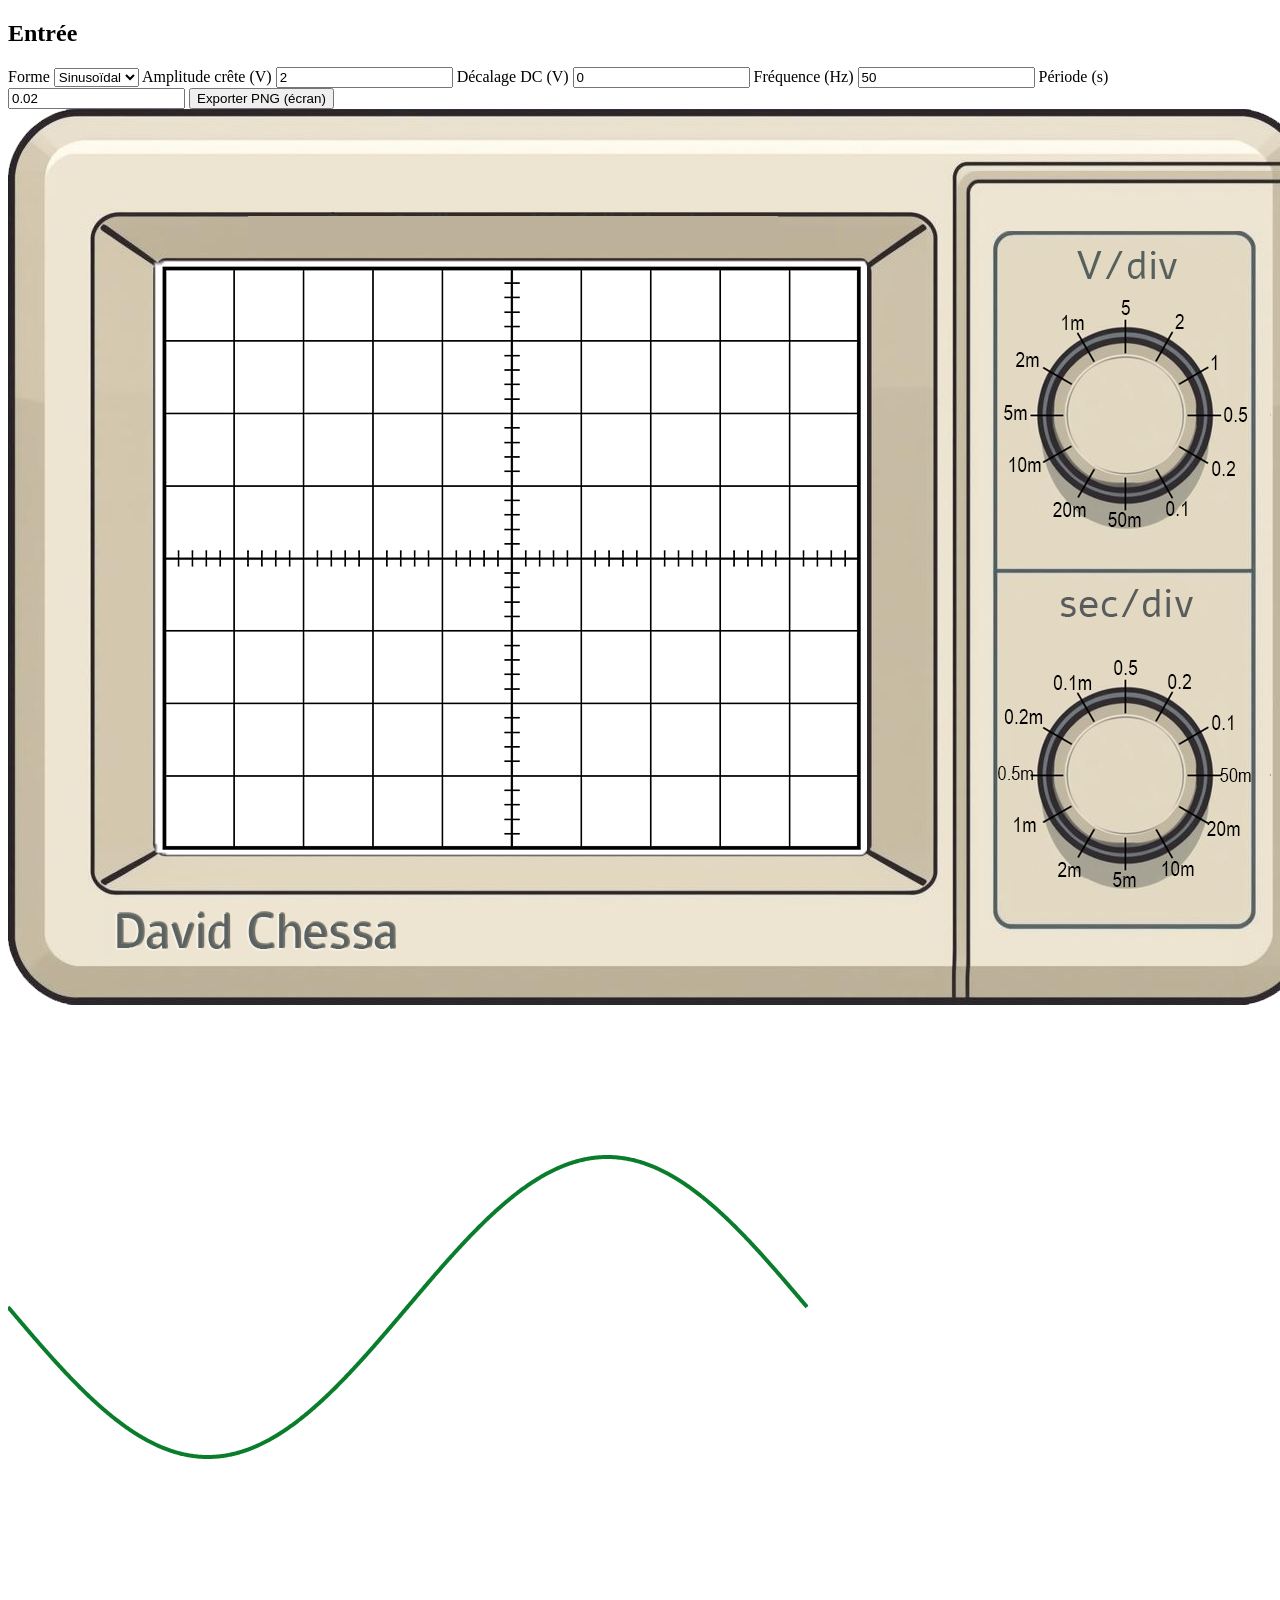
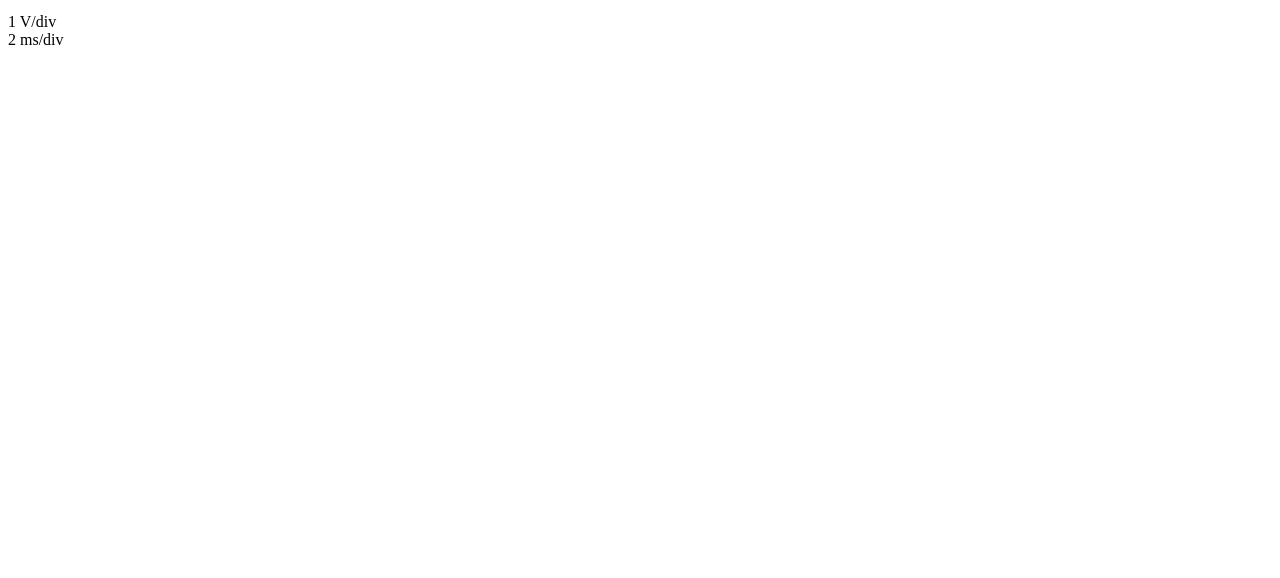
==== index.html @ 1bdd84cb "scindage html css" ====
<!DOCTYPE html>
<html lang="fr">

<head>
    <meta charset="utf-8" />
    <meta name="viewport" content="width=device-width, initial-scale=1" />
    <title>Oscilloscope pédagogique</title>
    <link rel="stylesheet" href="styles.css">
</head>

<body>
    <div class="app">
        <!-- PANNEAU LATERAL -->
        <aside class="sidebar">
            <form class="sidepanel" id="controls">
                <h2>Entrée</h2>
                <label>Forme
                    <select id="wave">
                        <option value="sine">Sinusoïdal</option>
                        <option value="square">Carré</option>
                        <option value="triangle">Triangle</option>
                    </select>
                </label>
                <label>Amplitude crête (V)
                    <input id="amp" type="number" min="0" step="0.01" value="2" />
                </label>
                <label>Décalage DC (V)
                    <input id="offset" type="number" step="0.01" value="0" />
                </label>
                <label>Fréquence (Hz)
                    <input id="freq" type="number" min="0.000001" step="0.01" value="50" />
                </label>
                <label>Période (s)
                    <input id="per" type="number" min="0.000001" step="0.000001" value="" placeholder="auto" />
                </label>
                <button type="button" id="exportPng">Exporter PNG (écran)</button>
            </form>
        </aside>

        <!-- OSCILLOSCOPE -->
        <div class="wrap">
            <div class="scope" id="scope">
                <img id="bg" src="Oscilloscope.png" alt="Oscilloscope pédagogique" />
                <canvas id="trace" width="800" height="600" aria-hidden="true"></canvas>

                <!-- KNOBS -->
                <div class="knob" id="knobV" aria-label="V/div">
                    <div class="value" id="vdivVal">1 V/div</div>
                    <div class="needle" id="vNeedle"></div>
                    <div class="cap"></div>
                </div>
                <div class="knob" id="knobT" aria-label="sec/div">
                    <div class="value" id="tdivVal">2 ms/div</div>
                    <div class="needle" id="tNeedle"></div>
                    <div class="cap"></div>
                </div>
            </div>
        </div>
    </div>

    <script>
        // --- constantes ---
        const DIV_X = 10, DIV_Y = 8;
        const CENTER_TWEAK_PX = -2;

        const VDIV_STEPS = [5, 2, 1, 0.5, 0.2, 0.1, 0.05, 0.02, 0.01, 0.005, 0.002, 0.001];
        const TDIV_STEPS = [0.5, 0.2, 0.1, 0.05, 0.02, 0.01, 0.005, 0.002, 0.001, 0.0005, 0.0002, 0.0001];

        let vIndex = VDIV_STEPS.indexOf(1);
        let tIndex = TDIV_STEPS.indexOf(0.002);

        const cvs = document.getElementById('trace');
        const ctx = cvs.getContext('2d');

        const ui = {
            wave: document.getElementById('wave'),
            freq: document.getElementById('freq'),
            per: document.getElementById('per'),
            amp: document.getElementById('amp'),
            offset: document.getElementById('offset'),
            exportPng: document.getElementById('exportPng')
        };

        let yCenterDiv = DIV_Y / 2;

        function resizeCanvasToCSS() {
            const rect = cvs.getBoundingClientRect();
            if (rect.width < 2 || rect.height < 2) return false;
            const dpr = window.devicePixelRatio || 1;
            cvs.width = Math.round(rect.width * dpr);
            cvs.height = Math.round(rect.height * dpr);
            ctx.setTransform(dpr, 0, 0, dpr, 0, 0);
            return true;
        }

        function generateSamples(vPerDiv, sPerDiv) {
            const w = Math.max(2, cvs.getBoundingClientRect().width);
            const secTotal = sPerDiv * DIV_X;
            const f = Math.max(0.000001, parseFloat(ui.freq.value));
            const A = Math.abs(parseFloat(ui.amp.value));
            const DC = parseFloat(ui.offset.value);

            const stepT = secTotal / (w - 1);
            const pts = [];
            for (let x = 0; x < w; x++) {
                const t = (x * stepT) - (secTotal / 2);
                let y = 0;
                const ph = 2 * Math.PI * f * t;
                switch (ui.wave.value) {
                    case 'sine': y = A * Math.sin(ph); break;
                    case 'square': y = (Math.sin(ph) >= 0 ? A : -A); break;
                    case 'triangle': {
                        const T = 1 / f;
                        const frac = (t / T) - Math.floor(t / T + 0.5);
                        y = A * (2 * Math.abs(2 * frac) - 1);
                        break;
                    }
                }
                y += DC;
                pts.push({ x, y });
            }
            return { pts, vPerDiv, DC };
        }

        function draw() {
            if (!resizeCanvasToCSS()) return;

            const rect = cvs.getBoundingClientRect();
            const W = rect.width, H = rect.height;

            const vPerDiv = VDIV_STEPS[vIndex];
            const sPerDiv = TDIV_STEPS[tIndex];

            const { pts, DC } = generateSamples(vPerDiv, sPerDiv);

            const pxPerDivY = H / DIV_Y;
            const centerY = yCenterDiv * pxPerDivY + CENTER_TWEAK_PX;
            const pxPerVolt = pxPerDivY / vPerDiv;

            ctx.clearRect(0, 0, W, H);

            const EPS_V = 1e-6;
            if (Math.abs(DC) > EPS_V) {
                ctx.lineWidth = 2;
                ctx.strokeStyle = '#d11';
                ctx.beginPath();
                const yDC = centerY - DC * pxPerVolt;
                ctx.moveTo(0, yDC); ctx.lineTo(W, yDC);
                ctx.stroke();
            }

            ctx.lineWidth = 4;
            ctx.strokeStyle = '#0a7d2c';
            ctx.beginPath();
            for (let i = 0; i < pts.length; i++) {
                const p = pts[i];
                const x = p.x;
                const y = centerY - p.y * pxPerVolt;
                if (i === 0) ctx.moveTo(x, y); else ctx.lineTo(x, y);
            }
            ctx.stroke();
        }

        // -------- KNOBS --------
        const MIN_ANGLE = 0, MAX_ANGLE = 330;
        function stepAngle(list, idx) {
            return MIN_ANGLE + (MAX_ANGLE - MIN_ANGLE) * (idx / (list.length - 1));
        }
        function setNeedle(needle, list, idx) {
            const deg = stepAngle(list, idx);
            needle.style.transform = `translate(-50%,-100%) rotate(${deg}deg)`;
        }
        function polarAngleCWdeg(x, y) {
            let a = Math.atan2(y, x) * 180 / Math.PI;
            a = (a + 450) % 360;
            return a;
        }
        function angleFromEvent(e, el) {
            const r = el.getBoundingClientRect();
            const cx = r.left + r.width / 2;
            const cy = r.top + r.height / 2;
            const ex = (e.touches ? e.touches[0].clientX : e.clientX) - cx;
            const ey = (e.touches ? e.touches[0].clientY : e.clientY) - cy;
            let ang = polarAngleCWdeg(ex, ey);
            ang = Math.max(MIN_ANGLE, Math.min(MAX_ANGLE, ang));
            return ang;
        }
        function idxFromAngle(ang, list) {
            const ratio = (ang - MIN_ANGLE) / (MAX_ANGLE - MIN_ANGLE);
            return Math.max(0, Math.min(list.length - 1, Math.round(ratio * (list.length - 1))));
        }

        const vNeedle = document.getElementById('vNeedle');
        const tNeedle = document.getElementById('tNeedle');
        const vLabel = document.getElementById('vdivVal');
        const tLabel = document.getElementById('tdivVal');

        function fmtV(v) {
            if (v >= 1) return `${v} V/div`;
            if (v >= 1e-3) return `${v * 1e3} mV/div`;
            return `${v * 1e6} µV/div`;
        }
        function fmtT(s) {
            if (s >= 1) return `${s} s/div`;
            if (s >= 0.001) return `${s * 1000} ms/div`;
            return `${s * 1e6} µs/div`;
        }

        function attachKnobDrag(el, list, getIdx, setIdx, labelEl, fmt, needleEl) {
            let dragging = false;
            function applyIndex(i) {
                const idx = Math.max(0, Math.min(list.length - 1, i));
                if (idx !== getIdx()) {
                    setIdx(idx);
                    labelEl.textContent = fmt(list[idx]);
                    setNeedle(needleEl, list, idx);
                    draw();
                }
            }
            function onDown(e) { dragging = true; e.preventDefault(); onMove(e); }
            function onMove(e) {
                if (!dragging) return;
                e.preventDefault();
                const ang = angleFromEvent(e, el);
                const idx = idxFromAngle(ang, list);
                applyIndex(idx);
            }
            function onUp() { dragging = false; }

            el.addEventListener('mousedown', onDown);
            window.addEventListener('mousemove', onMove);
            window.addEventListener('mouseup', onUp);
            el.addEventListener('touchstart', onDown, { passive: false });
            window.addEventListener('touchmove', onMove, { passive: false });
            window.addEventListener('touchend', onUp);

            labelEl.textContent = fmt(list[getIdx()]);
            setNeedle(needleEl, list, getIdx());
        }

        attachKnobDrag(
            document.getElementById('knobV'), VDIV_STEPS,
            () => vIndex, (i) => { vIndex = i; },
            vLabel, fmtV, vNeedle
        );
        attachKnobDrag(
            document.getElementById('knobT'), TDIV_STEPS,
            () => tIndex, (i) => { tIndex = i; },
            tLabel, fmtT, tNeedle
        );

        // ---- Période <-> Fréquence
        let syncingFP = false;
        function setFreqFromPer() {
            if (syncingFP) return;
            const P = parseFloat(ui.per.value);
            if (!isFinite(P) || P <= 0) return;
            syncingFP = true;
            ui.freq.value = (1 / P).toFixed(6).replace(/0+$/, '').replace(/\.$/, '');
            syncingFP = false;
            draw();
        }
        function setPerFromFreq() {
            if (syncingFP) return;
            const f = parseFloat(ui.freq.value);
            if (!isFinite(f) || f <= 0) return;
            syncingFP = true;
            ui.per.value = (1 / f).toFixed(6).replace(/0+$/, '').replace(/\.$/, '');
            syncingFP = false;
            draw();
        }
        setPerFromFreq();
        ui.freq.addEventListener('input', setPerFromFreq);
        ui.freq.addEventListener('change', setPerFromFreq);
        ui.per.addEventListener('input', setFreqFromPer);
        ui.per.addEventListener('change', setFreqFromPer);

        // ---- Pan vertical à la molette + clic droit = recentrer
        cvs.addEventListener('wheel', (e) => {
            e.preventDefault();
            const deltaDiv = (e.deltaY > 0 ? 0.2 : -0.2);
            yCenterDiv = Math.max(0, Math.min(DIV_Y, yCenterDiv + deltaDiv));
            draw();
        }, { passive: false });
        cvs.addEventListener('contextmenu', (e) => { e.preventDefault(); yCenterDiv = DIV_Y / 2; draw(); });

        // ---- Export PNG (écran)
        function exportScreenPNG() {
            const bg = document.getElementById('bg');
            const trace = document.getElementById('trace');

            const css = getComputedStyle(document.documentElement);
            const leftPct = parseFloat(css.getPropertyValue('--screen-left'));
            const topPct = parseFloat(css.getPropertyValue('--screen-top'));
            const wPct = parseFloat(css.getPropertyValue('--screen-width'));
            const hPct = parseFloat(css.getPropertyValue('--screen-height'));

            const nW = bg.naturalWidth, nH = bg.naturalHeight;
            const sx = Math.round(nW * leftPct / 100);
            const sy = Math.round(nH * topPct / 100);
            const sW = Math.round(nW * wPct / 100);
            const sH = Math.round(nH * hPct / 100);

            const off = document.createElement('canvas');
            off.width = sW; off.height = sH;
            const octx = off.getContext('2d');

            octx.drawImage(bg, sx, sy, sW, sH, 0, 0, sW, sH);
            octx.drawImage(trace, 0, 0, trace.width, trace.height, 0, 0, sW, sH);

            const a = document.createElement('a');
            a.href = off.toDataURL('image/png');
            a.download = `oscilloscope_ecran.png`;
            document.body.appendChild(a);
            a.click();
            a.remove();
        }
        ui.exportPng.addEventListener('click', exportScreenPNG);

        // ---- INIT
        const bg = document.getElementById('bg');
        const ro = new ResizeObserver(() => draw());
        function init() {
            ro.observe(document.getElementById('scope'));
            ro.observe(cvs);
            requestAnimationFrame(() => { draw(); setTimeout(draw, 80); });
        }
        if (bg.complete) init(); else bg.addEventListener('load', init, { once: true });

        window.addEventListener('resize', draw);
        ['change', 'input'].forEach(ev => {
            [ui.wave, ui.freq, ui.per, ui.amp, ui.offset].forEach(el => el && el.addEventListener(ev, draw));
        });
    </script>
</body>

</html>
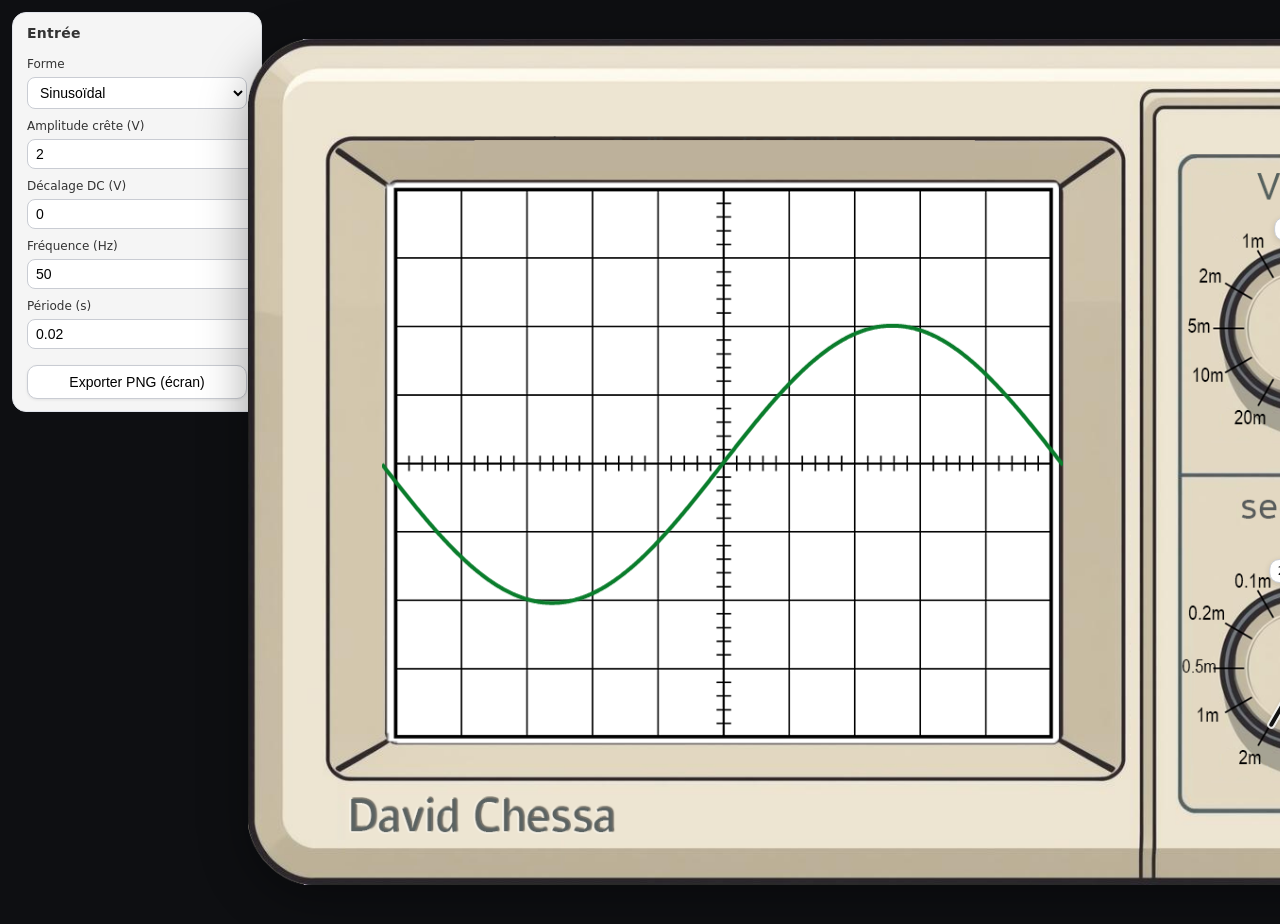
==== commit d83fc9ae: "html css et js séparés" ====
--- a/index.html
+++ b/index.html
@@ -5,7 +5,7 @@
     <meta charset="utf-8" />
     <meta name="viewport" content="width=device-width, initial-scale=1" />
     <title>Oscilloscope pédagogique</title>
-    <link rel="stylesheet" href="styles.css">
+    <link rel="stylesheet" href="./styles.css">
 </head>
 
 <body>
@@ -58,280 +58,7 @@
         </div>
     </div>
 
-    <script>
-        // --- constantes ---
-        const DIV_X = 10, DIV_Y = 8;
-        const CENTER_TWEAK_PX = -2;
-
-        const VDIV_STEPS = [5, 2, 1, 0.5, 0.2, 0.1, 0.05, 0.02, 0.01, 0.005, 0.002, 0.001];
-        const TDIV_STEPS = [0.5, 0.2, 0.1, 0.05, 0.02, 0.01, 0.005, 0.002, 0.001, 0.0005, 0.0002, 0.0001];
-
-        let vIndex = VDIV_STEPS.indexOf(1);
-        let tIndex = TDIV_STEPS.indexOf(0.002);
-
-        const cvs = document.getElementById('trace');
-        const ctx = cvs.getContext('2d');
-
-        const ui = {
-            wave: document.getElementById('wave'),
-            freq: document.getElementById('freq'),
-            per: document.getElementById('per'),
-            amp: document.getElementById('amp'),
-            offset: document.getElementById('offset'),
-            exportPng: document.getElementById('exportPng')
-        };
-
-        let yCenterDiv = DIV_Y / 2;
-
-        function resizeCanvasToCSS() {
-            const rect = cvs.getBoundingClientRect();
-            if (rect.width < 2 || rect.height < 2) return false;
-            const dpr = window.devicePixelRatio || 1;
-            cvs.width = Math.round(rect.width * dpr);
-            cvs.height = Math.round(rect.height * dpr);
-            ctx.setTransform(dpr, 0, 0, dpr, 0, 0);
-            return true;
-        }
-
-        function generateSamples(vPerDiv, sPerDiv) {
-            const w = Math.max(2, cvs.getBoundingClientRect().width);
-            const secTotal = sPerDiv * DIV_X;
-            const f = Math.max(0.000001, parseFloat(ui.freq.value));
-            const A = Math.abs(parseFloat(ui.amp.value));
-            const DC = parseFloat(ui.offset.value);
-
-            const stepT = secTotal / (w - 1);
-            const pts = [];
-            for (let x = 0; x < w; x++) {
-                const t = (x * stepT) - (secTotal / 2);
-                let y = 0;
-                const ph = 2 * Math.PI * f * t;
-                switch (ui.wave.value) {
-                    case 'sine': y = A * Math.sin(ph); break;
-                    case 'square': y = (Math.sin(ph) >= 0 ? A : -A); break;
-                    case 'triangle': {
-                        const T = 1 / f;
-                        const frac = (t / T) - Math.floor(t / T + 0.5);
-                        y = A * (2 * Math.abs(2 * frac) - 1);
-                        break;
-                    }
-                }
-                y += DC;
-                pts.push({ x, y });
-            }
-            return { pts, vPerDiv, DC };
-        }
-
-        function draw() {
-            if (!resizeCanvasToCSS()) return;
-
-            const rect = cvs.getBoundingClientRect();
-            const W = rect.width, H = rect.height;
-
-            const vPerDiv = VDIV_STEPS[vIndex];
-            const sPerDiv = TDIV_STEPS[tIndex];
-
-            const { pts, DC } = generateSamples(vPerDiv, sPerDiv);
-
-            const pxPerDivY = H / DIV_Y;
-            const centerY = yCenterDiv * pxPerDivY + CENTER_TWEAK_PX;
-            const pxPerVolt = pxPerDivY / vPerDiv;
-
-            ctx.clearRect(0, 0, W, H);
-
-            const EPS_V = 1e-6;
-            if (Math.abs(DC) > EPS_V) {
-                ctx.lineWidth = 2;
-                ctx.strokeStyle = '#d11';
-                ctx.beginPath();
-                const yDC = centerY - DC * pxPerVolt;
-                ctx.moveTo(0, yDC); ctx.lineTo(W, yDC);
-                ctx.stroke();
-            }
-
-            ctx.lineWidth = 4;
-            ctx.strokeStyle = '#0a7d2c';
-            ctx.beginPath();
-            for (let i = 0; i < pts.length; i++) {
-                const p = pts[i];
-                const x = p.x;
-                const y = centerY - p.y * pxPerVolt;
-                if (i === 0) ctx.moveTo(x, y); else ctx.lineTo(x, y);
-            }
-            ctx.stroke();
-        }
-
-        // -------- KNOBS --------
-        const MIN_ANGLE = 0, MAX_ANGLE = 330;
-        function stepAngle(list, idx) {
-            return MIN_ANGLE + (MAX_ANGLE - MIN_ANGLE) * (idx / (list.length - 1));
-        }
-        function setNeedle(needle, list, idx) {
-            const deg = stepAngle(list, idx);
-            needle.style.transform = `translate(-50%,-100%) rotate(${deg}deg)`;
-        }
-        function polarAngleCWdeg(x, y) {
-            let a = Math.atan2(y, x) * 180 / Math.PI;
-            a = (a + 450) % 360;
-            return a;
-        }
-        function angleFromEvent(e, el) {
-            const r = el.getBoundingClientRect();
-            const cx = r.left + r.width / 2;
-            const cy = r.top + r.height / 2;
-            const ex = (e.touches ? e.touches[0].clientX : e.clientX) - cx;
-            const ey = (e.touches ? e.touches[0].clientY : e.clientY) - cy;
-            let ang = polarAngleCWdeg(ex, ey);
-            ang = Math.max(MIN_ANGLE, Math.min(MAX_ANGLE, ang));
-            return ang;
-        }
-        function idxFromAngle(ang, list) {
-            const ratio = (ang - MIN_ANGLE) / (MAX_ANGLE - MIN_ANGLE);
-            return Math.max(0, Math.min(list.length - 1, Math.round(ratio * (list.length - 1))));
-        }
-
-        const vNeedle = document.getElementById('vNeedle');
-        const tNeedle = document.getElementById('tNeedle');
-        const vLabel = document.getElementById('vdivVal');
-        const tLabel = document.getElementById('tdivVal');
-
-        function fmtV(v) {
-            if (v >= 1) return `${v} V/div`;
-            if (v >= 1e-3) return `${v * 1e3} mV/div`;
-            return `${v * 1e6} µV/div`;
-        }
-        function fmtT(s) {
-            if (s >= 1) return `${s} s/div`;
-            if (s >= 0.001) return `${s * 1000} ms/div`;
-            return `${s * 1e6} µs/div`;
-        }
-
-        function attachKnobDrag(el, list, getIdx, setIdx, labelEl, fmt, needleEl) {
-            let dragging = false;
-            function applyIndex(i) {
-                const idx = Math.max(0, Math.min(list.length - 1, i));
-                if (idx !== getIdx()) {
-                    setIdx(idx);
-                    labelEl.textContent = fmt(list[idx]);
-                    setNeedle(needleEl, list, idx);
-                    draw();
-                }
-            }
-            function onDown(e) { dragging = true; e.preventDefault(); onMove(e); }
-            function onMove(e) {
-                if (!dragging) return;
-                e.preventDefault();
-                const ang = angleFromEvent(e, el);
-                const idx = idxFromAngle(ang, list);
-                applyIndex(idx);
-            }
-            function onUp() { dragging = false; }
-
-            el.addEventListener('mousedown', onDown);
-            window.addEventListener('mousemove', onMove);
-            window.addEventListener('mouseup', onUp);
-            el.addEventListener('touchstart', onDown, { passive: false });
-            window.addEventListener('touchmove', onMove, { passive: false });
-            window.addEventListener('touchend', onUp);
-
-            labelEl.textContent = fmt(list[getIdx()]);
-            setNeedle(needleEl, list, getIdx());
-        }
-
-        attachKnobDrag(
-            document.getElementById('knobV'), VDIV_STEPS,
-            () => vIndex, (i) => { vIndex = i; },
-            vLabel, fmtV, vNeedle
-        );
-        attachKnobDrag(
-            document.getElementById('knobT'), TDIV_STEPS,
-            () => tIndex, (i) => { tIndex = i; },
-            tLabel, fmtT, tNeedle
-        );
-
-        // ---- Période <-> Fréquence
-        let syncingFP = false;
-        function setFreqFromPer() {
-            if (syncingFP) return;
-            const P = parseFloat(ui.per.value);
-            if (!isFinite(P) || P <= 0) return;
-            syncingFP = true;
-            ui.freq.value = (1 / P).toFixed(6).replace(/0+$/, '').replace(/\.$/, '');
-            syncingFP = false;
-            draw();
-        }
-        function setPerFromFreq() {
-            if (syncingFP) return;
-            const f = parseFloat(ui.freq.value);
-            if (!isFinite(f) || f <= 0) return;
-            syncingFP = true;
-            ui.per.value = (1 / f).toFixed(6).replace(/0+$/, '').replace(/\.$/, '');
-            syncingFP = false;
-            draw();
-        }
-        setPerFromFreq();
-        ui.freq.addEventListener('input', setPerFromFreq);
-        ui.freq.addEventListener('change', setPerFromFreq);
-        ui.per.addEventListener('input', setFreqFromPer);
-        ui.per.addEventListener('change', setFreqFromPer);
-
-        // ---- Pan vertical à la molette + clic droit = recentrer
-        cvs.addEventListener('wheel', (e) => {
-            e.preventDefault();
-            const deltaDiv = (e.deltaY > 0 ? 0.2 : -0.2);
-            yCenterDiv = Math.max(0, Math.min(DIV_Y, yCenterDiv + deltaDiv));
-            draw();
-        }, { passive: false });
-        cvs.addEventListener('contextmenu', (e) => { e.preventDefault(); yCenterDiv = DIV_Y / 2; draw(); });
-
-        // ---- Export PNG (écran)
-        function exportScreenPNG() {
-            const bg = document.getElementById('bg');
-            const trace = document.getElementById('trace');
-
-            const css = getComputedStyle(document.documentElement);
-            const leftPct = parseFloat(css.getPropertyValue('--screen-left'));
-            const topPct = parseFloat(css.getPropertyValue('--screen-top'));
-            const wPct = parseFloat(css.getPropertyValue('--screen-width'));
-            const hPct = parseFloat(css.getPropertyValue('--screen-height'));
-
-            const nW = bg.naturalWidth, nH = bg.naturalHeight;
-            const sx = Math.round(nW * leftPct / 100);
-            const sy = Math.round(nH * topPct / 100);
-            const sW = Math.round(nW * wPct / 100);
-            const sH = Math.round(nH * hPct / 100);
-
-            const off = document.createElement('canvas');
-            off.width = sW; off.height = sH;
-            const octx = off.getContext('2d');
-
-            octx.drawImage(bg, sx, sy, sW, sH, 0, 0, sW, sH);
-            octx.drawImage(trace, 0, 0, trace.width, trace.height, 0, 0, sW, sH);
-
-            const a = document.createElement('a');
-            a.href = off.toDataURL('image/png');
-            a.download = `oscilloscope_ecran.png`;
-            document.body.appendChild(a);
-            a.click();
-            a.remove();
-        }
-        ui.exportPng.addEventListener('click', exportScreenPNG);
-
-        // ---- INIT
-        const bg = document.getElementById('bg');
-        const ro = new ResizeObserver(() => draw());
-        function init() {
-            ro.observe(document.getElementById('scope'));
-            ro.observe(cvs);
-            requestAnimationFrame(() => { draw(); setTimeout(draw, 80); });
-        }
-        if (bg.complete) init(); else bg.addEventListener('load', init, { once: true });
-
-        window.addEventListener('resize', draw);
-        ['change', 'input'].forEach(ev => {
-            [ui.wave, ui.freq, ui.per, ui.amp, ui.offset].forEach(el => el && el.addEventListener(ev, draw));
-        });
-    </script>
+    <script src="./script.js" defer></script>
 </body>
 
 </html>
--- a/styles.css
+++ b/styles.css
@@ -0,0 +1,188 @@
+:root {
+    /* Zone écran (en %) repérée sur l'image */
+    --screen-left: 10.91%;
+    --screen-top: 17.7%;
+    --screen-width: 55.45%;
+    --screen-height: 65.7%;
+    /* Centres visuels des boutons */
+    --knob-v-left: 85.9%;
+    --knob-v-top: 33.9%;
+    --knob-t-left: 85.9%;
+    --knob-t-top: 74.4%;
+}
+
+html,
+body {
+    height: 100%;
+    margin: 0;
+    background: #0e0f12;
+    color: #111;
+    font-family: system-ui, -apple-system, Segoe UI, Roboto, Helvetica, Arial;
+}
+
+/* Layout global : panneau à gauche, oscillo à droite */
+.app {
+    display: grid;
+    grid-template-columns: minmax(220px, 260px) 1fr;
+    gap: 16px;
+    min-height: 100vh;
+    align-items: start;
+    padding: 12px;
+}
+
+/* Colonne de droite (oscillo) */
+.wrap {
+    display: grid;
+    place-items: center;
+    min-height: 100%;
+}
+
+/* Image oscillo entière (ratio ≈ 1.454) */
+.scope {
+    position: relative;
+    width: min(96vw, calc(96vh * 1.454));
+    max-width: 1400px;
+    filter: drop-shadow(0 12px 24px rgba(0, 0, 0, .35));
+}
+
+.scope img {
+    width: 100%;
+    height: auto;
+    display: block;
+    border-radius: 10px;
+    user-select: none;
+    -webkit-user-drag: none;
+}
+
+/* Canvas exactement à la zone de l'écran quadrillé */
+#trace {
+    position: absolute;
+    left: var(--screen-left);
+    top: var(--screen-top);
+    width: var(--screen-width);
+    height: var(--screen-height);
+    pointer-events: none;
+}
+
+/* Panneau latéral fin */
+.sidebar {
+    position: sticky;
+    top: 12px;
+    align-self: start;
+}
+
+.sidepanel {
+    display: grid;
+    gap: 10px;
+    background: rgba(255, 255, 255, .96);
+    border: 1px solid #e2e5ec;
+    border-radius: 14px;
+    padding: 12px 14px;
+    width: 100%;
+    backdrop-filter: blur(4px);
+}
+
+.sidepanel h2 {
+    margin: 0 0 6px;
+    font-size: 14px;
+    letter-spacing: .02em;
+    color: #333;
+}
+
+.sidepanel label {
+    display: grid;
+    gap: 6px;
+    font-size: 12px;
+    color: #333;
+}
+
+.sidepanel input,
+.sidepanel select {
+    width: 100%;
+    padding: 6px 8px;
+    font-size: 14px;
+    border: 1px solid #c9ccd3;
+    border-radius: 8px;
+    background: #fff;
+}
+
+.sidepanel button {
+    margin-top: 6px;
+    padding: 8px 10px;
+    font-size: 14px;
+    border: 1px solid #c9ccd3;
+    border-radius: 10px;
+    background: #fff;
+    cursor: pointer;
+    box-shadow: 0 1px 3px rgba(0, 0, 0, .08);
+}
+
+.sidepanel button:hover {
+    background: #f6f7fb;
+}
+
+/* --- KNOBS (boutons rotatifs) --- */
+.knob {
+    position: absolute;
+    transform: translate(-50%, -50%);
+    width: clamp(90px, 12vw, 150px);
+    height: clamp(90px, 12vw, 150px);
+    border-radius: 50%;
+    cursor: grab;
+    z-index: 8;
+}
+
+.knob:active {
+    cursor: grabbing;
+}
+
+.knob .needle {
+    position: absolute;
+    left: 50%;
+    top: 50%;
+    transform: translate(-50%, -100%) rotate(0deg);
+    width: 4px;
+    height: 45%;
+    background: #111;
+    border-radius: 4px;
+    box-shadow: 0 0 0 2px rgba(255, 255, 255, .8), 0 1px 4px rgba(0, 0, 0, .3);
+    transform-origin: 50% 100%;
+}
+
+.knob .cap {
+    position: absolute;
+    left: 50%;
+    top: 50%;
+    transform: translate(-50%, -50%);
+    width: 18%;
+    height: 18%;
+    border-radius: 50%;
+    background: #e9e7df;
+    border: 1px solid rgba(0, 0, 0, .25);
+    box-shadow: inset 0 2px 3px rgba(0, 0, 0, .2);
+}
+
+.knob .value {
+    position: absolute;
+    left: 50%;
+    top: -10px;
+    transform: translate(-50%, -100%);
+    font-size: 12px;
+    background: #fff;
+    border: 1px solid #c9ccd3;
+    border-radius: 10px;
+    padding: 4px 8px;
+    box-shadow: 0 2px 6px rgba(0, 0, 0, .12);
+    white-space: nowrap;
+    user-select: none;
+}
+
+#knobV {
+    left: var(--knob-v-left);
+    top: var(--knob-v-top);
+}
+
+#knobT {
+    left: var(--knob-t-left);
+    top: var(--knob-t-top);
+}
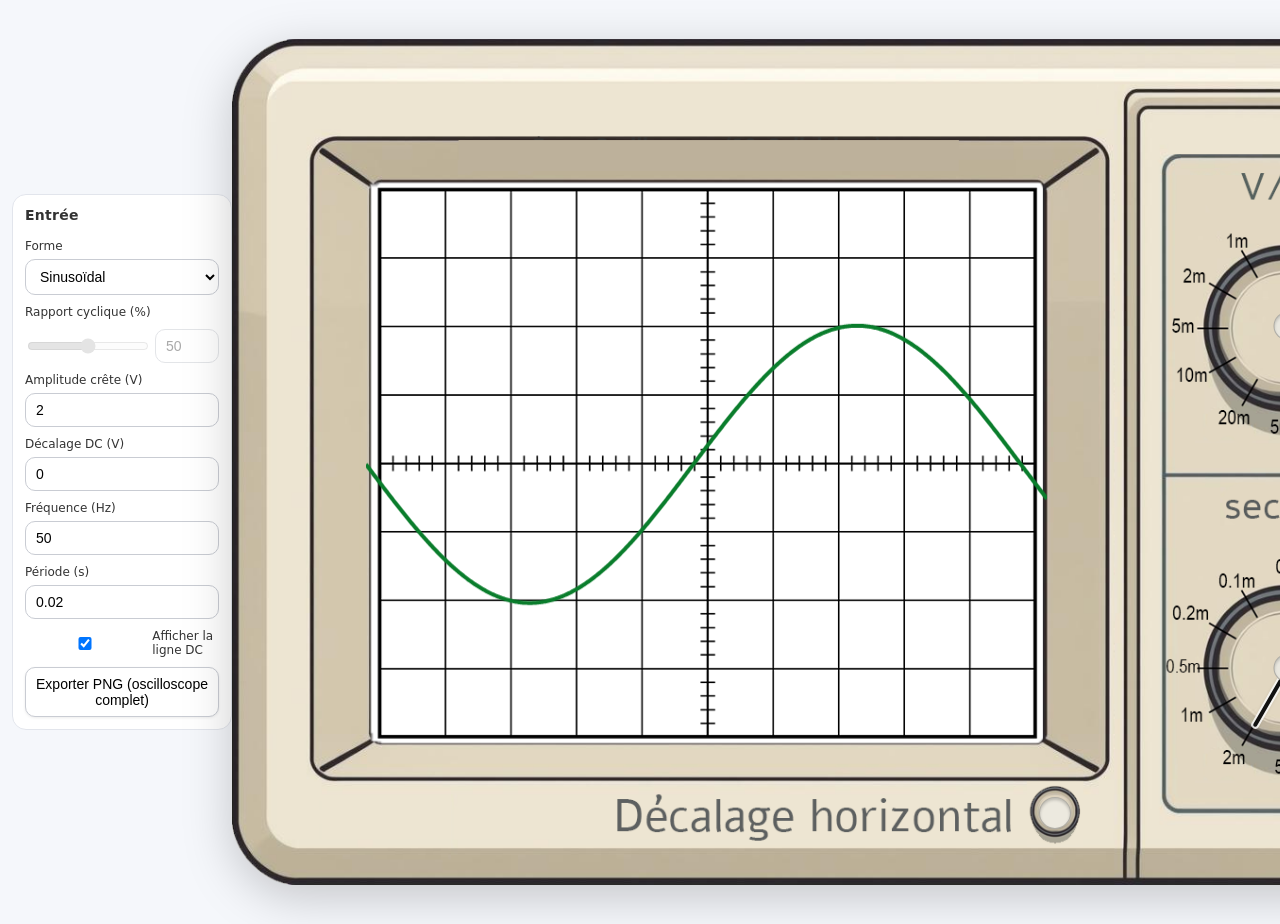
==== commit 3228d37b: "Correction largeur signal" ====
--- a/index.html
+++ b/index.html
@@ -10,10 +10,13 @@
 
 <body>
     <div class="app">
-        <!-- PANNEAU LATERAL -->
+        <!-- ESPACE (col 1) -->
+
+        <!-- BARRE (col 2) -->
         <aside class="sidebar">
             <form class="sidepanel" id="controls">
                 <h2>Entrée</h2>
+
                 <label>Forme
                     <select id="wave">
                         <option value="sine">Sinusoïdal</option>
@@ -21,29 +24,51 @@
                         <option value="triangle">Triangle</option>
                     </select>
                 </label>
+
+                <label>Rapport cyclique (%)</label>
+                <div class="duty-row">
+                    <input id="duty" type="range" min="5" max="95" step="1" value="50">
+                    <input id="dutyNum" type="number" min="5" max="95" step="1" value="50"
+                        aria-label="Rapport cyclique (pourcent)">
+                </div>
+
                 <label>Amplitude crête (V)
                     <input id="amp" type="number" min="0" step="0.01" value="2" />
                 </label>
+
                 <label>Décalage DC (V)
                     <input id="offset" type="number" step="0.01" value="0" />
                 </label>
+
                 <label>Fréquence (Hz)
                     <input id="freq" type="number" min="0.000001" step="0.01" value="50" />
                 </label>
+
                 <label>Période (s)
                     <input id="per" type="number" min="0.000001" step="0.000001" value="" placeholder="auto" />
                 </label>
-                <button type="button" id="exportPng">Exporter PNG (écran)</button>
+
+                <label class="inline">
+                    <input id="showDC" type="checkbox" checked>
+                    Afficher la ligne DC
+                </label>
+
+                <button type="button" id="exportPng">Exporter PNG (oscilloscope complet)</button>
             </form>
         </aside>
 
-        <!-- OSCILLOSCOPE -->
+        <!-- ESPACE (col 3) -->
+
+        <!-- OSCILLO (col 4) -->
         <div class="wrap">
             <div class="scope" id="scope">
-                <img id="bg" src="Oscilloscope.png" alt="Oscilloscope pédagogique" />
+                <img id="bg" src="Oscilloscope3.png" alt="Oscilloscope pédagogique" />
                 <canvas id="trace" width="800" height="600" aria-hidden="true"></canvas>
 
-                <!-- KNOBS -->
+                <!-- Bouton de décalage horizontal (drag horizontal) -->
+                <div id="hShift" class="hshift" title="Décalage horizontal (glisser)"></div>
+
+                <!-- Knobs (bulles masquées via CSS) -->
                 <div class="knob" id="knobV" aria-label="V/div">
                     <div class="value" id="vdivVal">1 V/div</div>
                     <div class="needle" id="vNeedle"></div>
@@ -56,6 +81,8 @@
                 </div>
             </div>
         </div>
+
+        <!-- ESPACE (col 5) -->
     </div>
 
     <script src="./script.js" defer></script>
--- a/styles.css
+++ b/styles.css
@@ -4,45 +4,59 @@
     --screen-top: 17.7%;
     --screen-width: 55.45%;
     --screen-height: 65.7%;
-    /* Centres visuels des boutons */
+
+    /* Centres visuels des deux gros boutons */
     --knob-v-left: 85.9%;
     --knob-v-top: 33.9%;
     --knob-t-left: 85.9%;
     --knob-t-top: 74.4%;
-}
-
+
+    /* Position du bouton "Décalage horizontal" (à ajuster si besoin) */
+    --knob-h-left: 67%;
+    --knob-h-top: 91.5%;
+}
+
+/* ---- Reset/Theme ---- */
 html,
 body {
     height: 100%;
     margin: 0;
-    background: #0e0f12;
+    background: #f5f7fb;
     color: #111;
     font-family: system-ui, -apple-system, Segoe UI, Roboto, Helvetica, Arial;
 }
 
-/* Layout global : panneau à gauche, oscillo à droite */
+/* ---- Layout : 5 colonnes = 3 espaces égaux ---- */
 .app {
     display: grid;
-    grid-template-columns: minmax(220px, 260px) 1fr;
-    gap: 16px;
+    grid-template-columns: 1fr auto 1fr auto 1fr;
+    column-gap: 0;
+    row-gap: clamp(12px, 2vw, 24px);
     min-height: 100vh;
-    align-items: start;
+    align-items: center;
     padding: 12px;
 }
 
-/* Colonne de droite (oscillo) */
+.sidebar {
+    grid-column: 2;
+    justify-self: center;
+    align-self: center;
+}
+
 .wrap {
+    grid-column: 4;
+    justify-self: center;
     display: grid;
     place-items: center;
     min-height: 100%;
 }
 
-/* Image oscillo entière (ratio ≈ 1.454) */
+/* ---- Oscilloscope ---- */
 .scope {
     position: relative;
     width: min(96vw, calc(96vh * 1.454));
     max-width: 1400px;
-    filter: drop-shadow(0 12px 24px rgba(0, 0, 0, .35));
+    filter: drop-shadow(0 12px 24px rgba(0, 0, 0, .20));
 }
 
 .scope img {
@@ -54,7 +68,7 @@
     -webkit-user-drag: none;
 }
 
-/* Canvas exactement à la zone de l'écran quadrillé */
+/* Canvas à la zone écran */
 #trace {
     position: absolute;
     left: var(--screen-left);
@@ -64,21 +78,17 @@
     pointer-events: none;
 }
 
-/* Panneau latéral fin */
-.sidebar {
-    position: sticky;
-    top: 12px;
-    align-self: start;
-}
-
+/* ---- Panneau latéral ---- */
 .sidepanel {
     display: grid;
     gap: 10px;
-    background: rgba(255, 255, 255, .96);
+    background: #fff;
     border: 1px solid #e2e5ec;
     border-radius: 14px;
-    padding: 12px 14px;
-    width: 100%;
+    padding: 12px;
+    width: 220px;
+    max-width: 92vw;
+    box-sizing: border-box;
     backdrop-filter: blur(4px);
 }
 
@@ -96,32 +106,52 @@
     color: #333;
 }
 
+.sidepanel .inline {
+    display: flex;
+    align-items: center;
+    gap: 8px;
+}
+
+.duty-row {
+    display: grid;
+    grid-template-columns: 1fr 64px;
+    gap: 8px;
+}
+
 .sidepanel input,
-.sidepanel select {
+.sidepanel select,
+.sidepanel button {
     width: 100%;
-    padding: 6px 8px;
-    font-size: 14px;
-    border: 1px solid #c9ccd3;
-    border-radius: 8px;
-    background: #fff;
-}
-
-.sidepanel button {
-    margin-top: 6px;
+    max-width: 100%;
     padding: 8px 10px;
     font-size: 14px;
     border: 1px solid #c9ccd3;
     border-radius: 10px;
     background: #fff;
+    box-sizing: border-box;
+}
+
+.sidepanel input[type="range"] {
+    padding: 0;
+    height: 30px;
+}
+
+.sidepanel button {
     cursor: pointer;
     box-shadow: 0 1px 3px rgba(0, 0, 0, .08);
+    transition: background .15s ease;
 }
 
 .sidepanel button:hover {
     background: #f6f7fb;
 }
 
-/* --- KNOBS (boutons rotatifs) --- */
+:disabled {
+    opacity: .5;
+    cursor: not-allowed;
+}
+
+/* ---- Knobs ---- */
 .knob {
     position: absolute;
     transform: translate(-50%, -50%);
@@ -145,7 +175,7 @@
     height: 45%;
     background: #111;
     border-radius: 4px;
-    box-shadow: 0 0 0 2px rgba(255, 255, 255, .8), 0 1px 4px rgba(0, 0, 0, .3);
+    box-shadow: 0 0 0 2px rgba(255, 255, 255, .8), 0 1px 4px rgba(0, 0, 0, .25);
     transform-origin: 50% 100%;
 }
 
@@ -159,22 +189,11 @@
     border-radius: 50%;
     background: #e9e7df;
     border: 1px solid rgba(0, 0, 0, .25);
-    box-shadow: inset 0 2px 3px rgba(0, 0, 0, .2);
+    box-shadow: inset 0 2px 3px rgba(0, 0, 0, .18);
 }
 
 .knob .value {
-    position: absolute;
-    left: 50%;
-    top: -10px;
-    transform: translate(-50%, -100%);
-    font-size: 12px;
-    background: #fff;
-    border: 1px solid #c9ccd3;
-    border-radius: 10px;
-    padding: 4px 8px;
-    box-shadow: 0 2px 6px rgba(0, 0, 0, .12);
-    white-space: nowrap;
-    user-select: none;
+    display: none;
 }
 
 #knobV {
@@ -185,4 +204,43 @@
 #knobT {
     left: var(--knob-t-left);
     top: var(--knob-t-top);
+}
+
+/* ---- Bouton Décalage horizontal (drag horizontal) ---- */
+.hshift {
+    position: absolute;
+    left: var(--knob-h-left);
+    top: var(--knob-h-top);
+    transform: translate(-50%, -50%);
+    width: 30px;
+    /* ← 30 px */
+    height: 30px;
+    /* ← 30 px */
+    border-radius: 999px;
+    background: #ece9df;
+    border: 1px solid rgba(0, 0, 0, .25);
+    box-shadow: inset 0 2px 3px rgba(0, 0, 0, .2), 0 1px 3px rgba(0, 0, 0, .15);
+    cursor: ew-resize;
+    z-index: 9;
+}
+
+
+/* ---- Responsive ---- */
+@media (max-width: 900px) {
+    .app {
+        grid-template-columns: 1fr auto;
+    }
+
+    .sidebar {
+        grid-column: 1;
+    }
+
+    .wrap {
+        grid-column: 2;
+    }
+
+    .sidepanel {
+        width: 200px;
+        padding: 10px;
+    }
 }
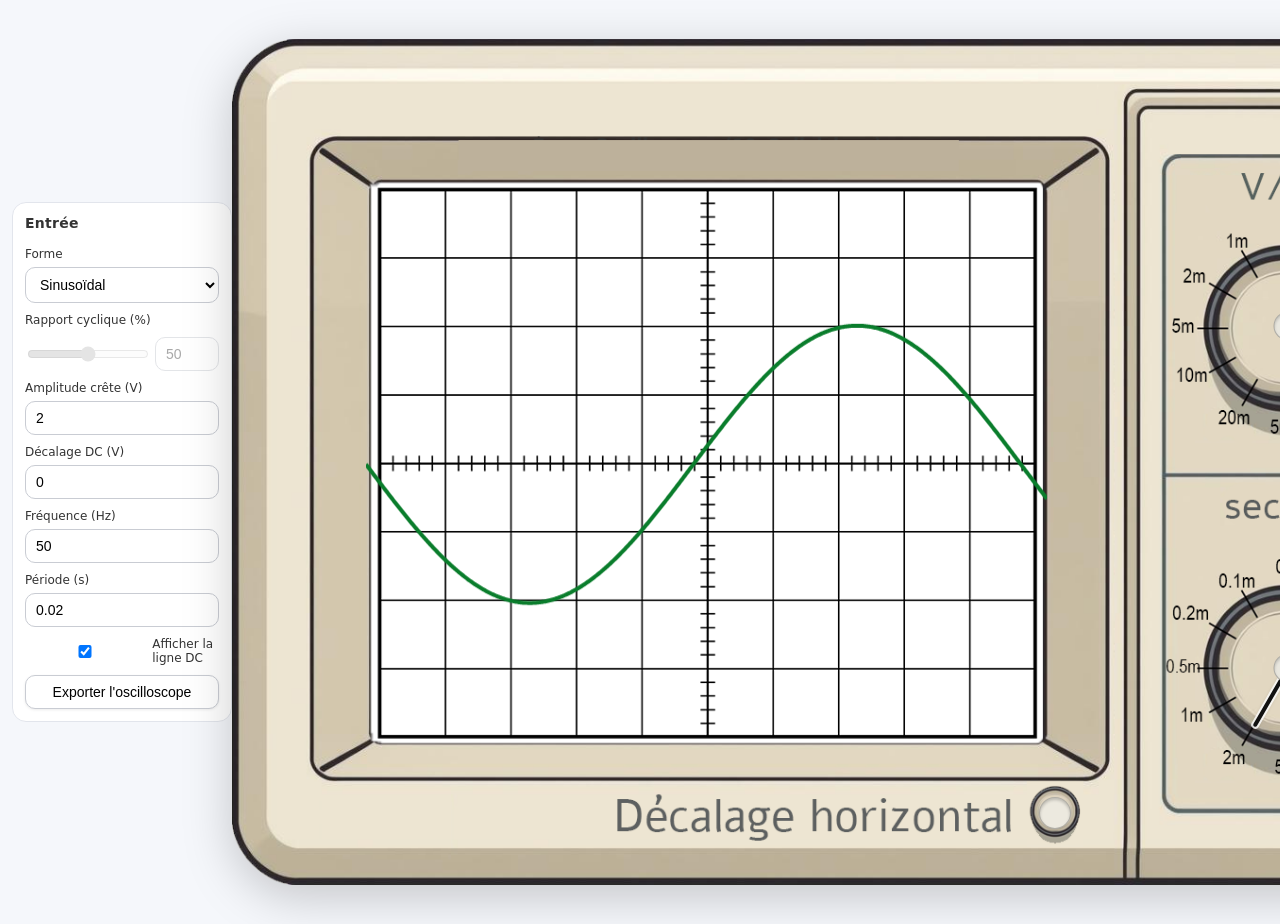
==== commit 052cf328: "Modif text export" ====
--- a/index.html
+++ b/index.html
@@ -53,7 +53,7 @@
                     Afficher la ligne DC
                 </label>
 
-                <button type="button" id="exportPng">Exporter PNG (oscilloscope complet)</button>
+                <button type="button" id="exportPng">Exporter l'oscilloscope</button>
             </form>
         </aside>
 
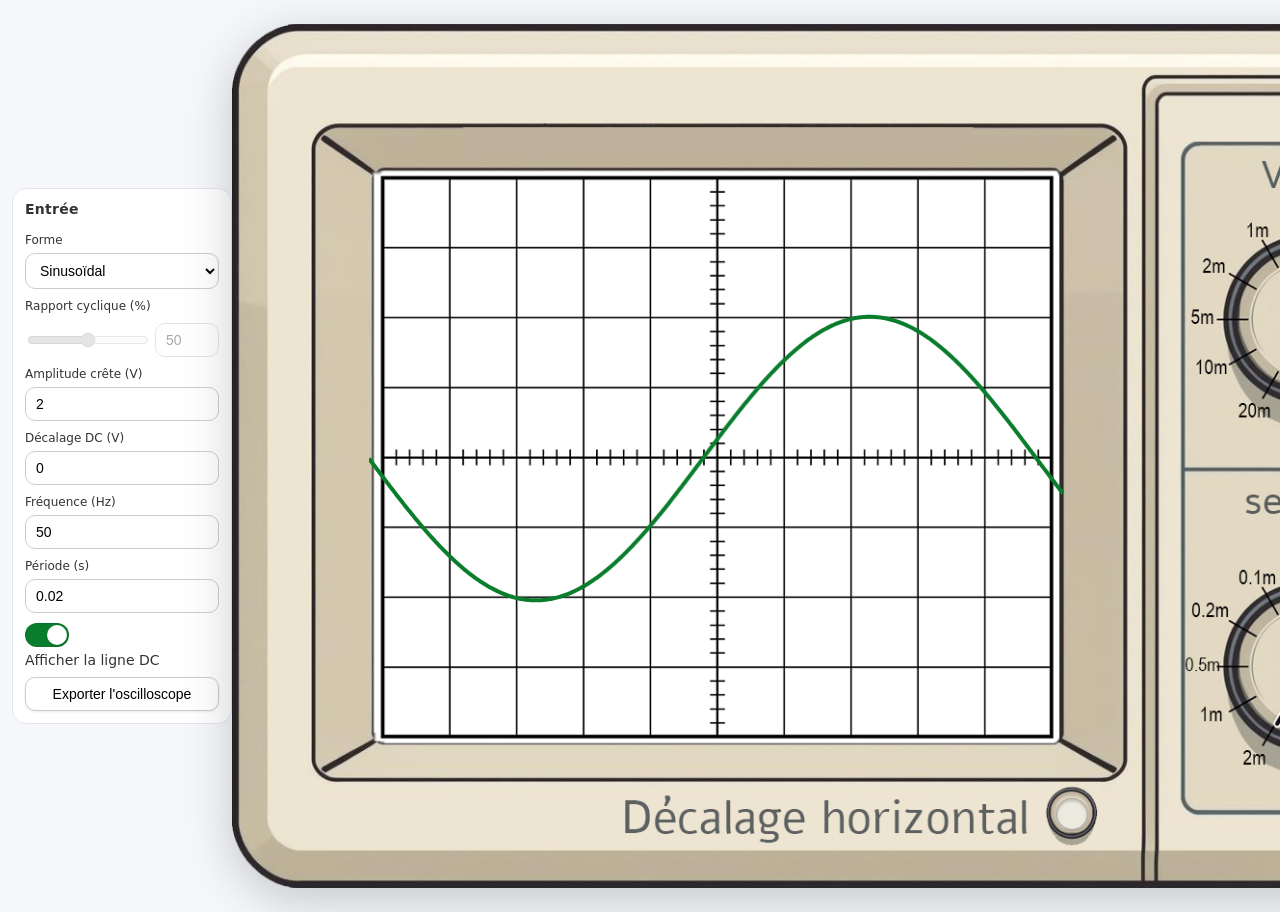
==== commit c9ad7ee4: "toggle inline" ====
--- a/index.html
+++ b/index.html
@@ -14,7 +14,7 @@
 
         <!-- BARRE (col 2) -->
         <aside class="sidebar">
-            <form class="sidepanel" id="controls">
+            <form class="sidepanel" id="controls" autocomplete="off">
                 <h2>Entrée</h2>
 
                 <label>Forme
@@ -27,9 +27,9 @@
 
                 <label>Rapport cyclique (%)</label>
                 <div class="duty-row">
-                    <input id="duty" type="range" min="5" max="95" step="1" value="50">
+                    <input id="duty" type="range" min="5" max="95" step="1" value="50" />
                     <input id="dutyNum" type="number" min="5" max="95" step="1" value="50"
-                        aria-label="Rapport cyclique (pourcent)">
+                        aria-label="Rapport cyclique (pourcent)" />
                 </div>
 
                 <label>Amplitude crête (V)
@@ -48,10 +48,13 @@
                     <input id="per" type="number" min="0.000001" step="0.000001" value="" placeholder="auto" />
                 </label>
 
-                <label class="inline">
-                    <input id="showDC" type="checkbox" checked>
-                    Afficher la ligne DC
+                <!-- Interrupteur (toggle) pour la ligne DC -->
+                <label class="toggle">
+                    <input id="showDC" type="checkbox" checked />
+                    <span class="track" aria-hidden="true"></span>
+                    <span class="txt">Afficher la ligne DC</span>
                 </label>
+
 
                 <button type="button" id="exportPng">Exporter l'oscilloscope</button>
             </form>
@@ -65,7 +68,7 @@
                 <img id="bg" src="Oscilloscope3.png" alt="Oscilloscope pédagogique" />
                 <canvas id="trace" width="800" height="600" aria-hidden="true"></canvas>
 
-                <!-- Bouton de décalage horizontal (drag horizontal) -->
+                <!-- Bouton de décalage horizontal -->
                 <div id="hShift" class="hshift" title="Décalage horizontal (glisser)"></div>
 
                 <!-- Knobs (bulles masquées via CSS) -->
--- a/styles.css
+++ b/styles.css
@@ -5,13 +5,13 @@
     --screen-width: 55.45%;
     --screen-height: 65.7%;
 
-    /* Centres visuels des deux gros boutons */
+    /* Positions des gros boutons */
     --knob-v-left: 85.9%;
     --knob-v-top: 33.9%;
     --knob-t-left: 85.9%;
     --knob-t-top: 74.4%;
 
-    /* Position du bouton "Décalage horizontal" (à ajuster si besoin) */
+    /* Bouton Décalage horizontal (à ajuster si besoin) */
     --knob-h-left: 67%;
     --knob-h-top: 91.5%;
 }
@@ -26,23 +26,28 @@
     font-family: system-ui, -apple-system, Segoe UI, Roboto, Helvetica, Arial;
 }
 
-/* ---- Layout : 5 colonnes = 3 espaces égaux ---- */
+/* ---- Layout global : 5 colonnes = 3 espaces égaux ---- */
 .app {
     display: grid;
     grid-template-columns: 1fr auto 1fr auto 1fr;
+    /* [espace][barre][espace][oscillo][espace] */
     column-gap: 0;
-    row-gap: clamp(12px, 2vw, 24px);
+    row-gap: clamp(8px, 1.6vw, 20px);
     min-height: 100vh;
     align-items: center;
-    padding: 12px;
-}
-
+    /* centre verticalement barre/oscillo */
+    padding: 6px 12px;
+    /* marges haut/bas plus fines et symétriques */
+}
+
+/* Col 2 : barre centrée */
 .sidebar {
     grid-column: 2;
     justify-self: center;
     align-self: center;
 }
 
+/* Col 4 : oscillo centré */
 .wrap {
     grid-column: 4;
     justify-self: center;
@@ -54,7 +59,8 @@
 /* ---- Oscilloscope ---- */
 .scope {
     position: relative;
-    width: min(96vw, calc(96vh * 1.454));
+    width: min(98vw, calc(98vh * 1.454));
+    /* marge haute/basse un peu plus fine */
     max-width: 1400px;
     filter: drop-shadow(0 12px 24px rgba(0, 0, 0, .20));
 }
@@ -68,7 +74,7 @@
     -webkit-user-drag: none;
 }
 
-/* Canvas à la zone écran */
+/* Canvas exactement à la zone écran */
 #trace {
     position: absolute;
     left: var(--screen-left);
@@ -106,18 +112,13 @@
     color: #333;
 }
 
-.sidepanel .inline {
-    display: flex;
-    align-items: center;
-    gap: 8px;
-}
-
 .duty-row {
     display: grid;
     grid-template-columns: 1fr 64px;
     gap: 8px;
 }
 
+/* Contrôles homogènes */
 .sidepanel input,
 .sidepanel select,
 .sidepanel button {
@@ -143,13 +144,78 @@
 }
 
 .sidepanel button:hover {
-    background: #f6f7fb;
-}
-
+    background: #f0f3fa;
+}
+
+/* Désactivation visuelle quand Sinus/Triangle */
 :disabled {
     opacity: .5;
     cursor: not-allowed;
 }
+
+/* ---- Interrupteur (toggle) “Afficher la ligne DC” ---- */
+/* Toggle sur UNE SEULE ligne, texte à droite */
+.toggle {
+    display: inline-flex;
+    /* au lieu de flex */
+    align-items: center;
+    gap: 10px;
+    cursor: pointer;
+    user-select: none;
+    white-space: nowrap;
+    /* empêche le retour à la ligne */
+}
+
+.toggle>input {
+    position: absolute;
+    opacity: 0;
+    pointer-events: none;
+}
+
+.toggle .track {
+    --w: 44px;
+    --h: 24px;
+    --r: 12px;
+    position: relative;
+    width: var(--w);
+    height: var(--h);
+    flex: 0 0 auto;
+    /* ne rétrécit pas */
+    background: #d9dde6;
+    border-radius: var(--r);
+    box-shadow: inset 0 0 0 1px rgba(0, 0, 0, .08);
+    transition: background .2s ease;
+}
+
+.toggle .track::after {
+    content: "";
+    position: absolute;
+    left: 2px;
+    top: 2px;
+    width: calc(var(--h) - 4px);
+    height: calc(var(--h) - 4px);
+    border-radius: 50%;
+    background: #fff;
+    box-shadow: 0 1px 2px rgba(0, 0, 0, .2);
+    transition: transform .2s ease;
+}
+
+.toggle>input:checked+.track {
+    background: #0a7d2c;
+}
+
+.toggle>input:checked+.track::after {
+    transform: translateX(calc(var(--w) - var(--h)));
+}
+
+.toggle .txt {
+    font-size: 14px;
+    color: #333;
+    white-space: nowrap;
+    /* sécurité supplémentaire */
+    line-height: 1;
+}
+
 
 /* ---- Knobs ---- */
 .knob {
@@ -196,6 +262,7 @@
     display: none;
 }
 
+/* bulles masquées */
 #knobV {
     left: var(--knob-v-left);
     top: var(--knob-v-top);
@@ -206,16 +273,14 @@
     top: var(--knob-t-top);
 }
 
-/* ---- Bouton Décalage horizontal (drag horizontal) ---- */
+/* ---- Bouton Décalage horizontal ---- */
 .hshift {
     position: absolute;
     left: var(--knob-h-left);
     top: var(--knob-h-top);
     transform: translate(-50%, -50%);
     width: 30px;
-    /* ← 30 px */
     height: 30px;
-    /* ← 30 px */
     border-radius: 999px;
     background: #ece9df;
     border: 1px solid rgba(0, 0, 0, .25);
@@ -224,7 +289,6 @@
     z-index: 9;
 }
 
-
 /* ---- Responsive ---- */
 @media (max-width: 900px) {
     .app {
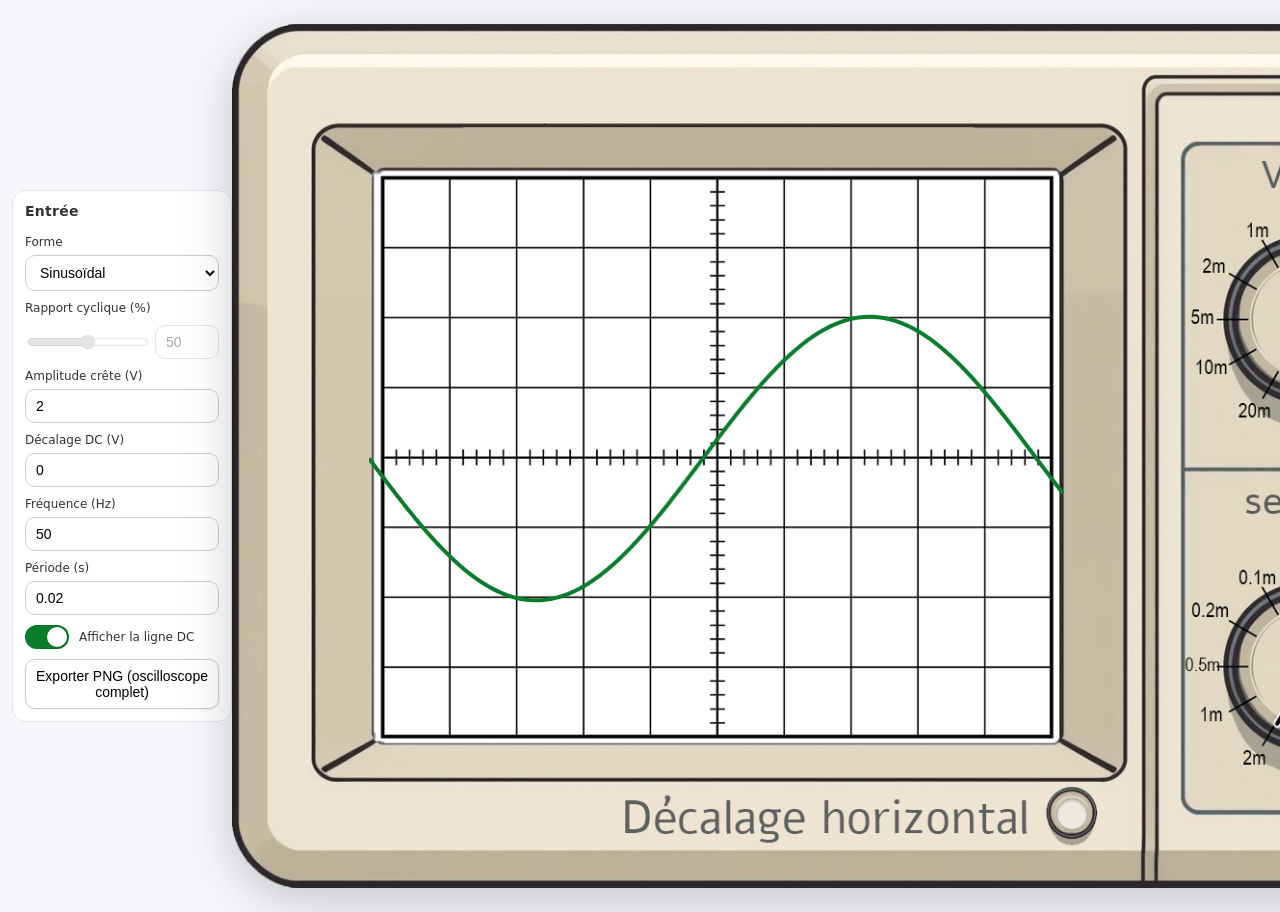
==== commit c9b13ab6: "Correction bouton DC" ====
--- a/index.html
+++ b/index.html
@@ -5,7 +5,7 @@
     <meta charset="utf-8" />
     <meta name="viewport" content="width=device-width, initial-scale=1" />
     <title>Oscilloscope pédagogique</title>
-    <link rel="stylesheet" href="./styles.css">
+    <link rel="stylesheet" href="./styles.css" />
 </head>
 
 <body>
@@ -48,15 +48,14 @@
                     <input id="per" type="number" min="0.000001" step="0.000001" value="" placeholder="auto" />
                 </label>
 
-                <!-- Interrupteur (toggle) pour la ligne DC -->
+                <!-- Toggle EN LIGNE -->
                 <label class="toggle">
                     <input id="showDC" type="checkbox" checked />
                     <span class="track" aria-hidden="true"></span>
                     <span class="txt">Afficher la ligne DC</span>
                 </label>
 
-
-                <button type="button" id="exportPng">Exporter l'oscilloscope</button>
+                <button type="button" id="exportPng">Exporter PNG (oscilloscope complet)</button>
             </form>
         </aside>
 
--- a/styles.css
+++ b/styles.css
@@ -60,7 +60,7 @@
 .scope {
     position: relative;
     width: min(98vw, calc(98vh * 1.454));
-    /* marge haute/basse un peu plus fine */
+    /* réduit l'espace haut/bas */
     max-width: 1400px;
     filter: drop-shadow(0 12px 24px rgba(0, 0, 0, .20));
 }
@@ -105,7 +105,8 @@
     color: #333;
 }
 
-.sidepanel label {
+/* NOTE : on exclut .toggle pour ne PAS le mettre en grille verticale */
+.sidepanel label:not(.toggle) {
     display: grid;
     gap: 6px;
     font-size: 12px;
@@ -147,32 +148,33 @@
     background: #f0f3fa;
 }
 
-/* Désactivation visuelle quand Sinus/Triangle */
 :disabled {
     opacity: .5;
     cursor: not-allowed;
 }
 
-/* ---- Interrupteur (toggle) “Afficher la ligne DC” ---- */
-/* Toggle sur UNE SEULE ligne, texte à droite */
-.toggle {
+/* ---- Toggle EN LIGNE (texte à côté, une seule ligne) ---- */
+.sidepanel label.toggle {
     display: inline-flex;
-    /* au lieu de flex */
+    /* ligne */
     align-items: center;
     gap: 10px;
     cursor: pointer;
     user-select: none;
     white-space: nowrap;
-    /* empêche le retour à la ligne */
-}
-
-.toggle>input {
+    /* évite le retour à la ligne */
+    font-size: 12px;
+    color: #333;
+}
+
+.sidepanel label.toggle>input {
     position: absolute;
     opacity: 0;
     pointer-events: none;
-}
-
-.toggle .track {
+    /* garde l'accessibilité clavier */
+}
+
+.sidepanel label.toggle .track {
     --w: 44px;
     --h: 24px;
     --r: 12px;
@@ -180,14 +182,13 @@
     width: var(--w);
     height: var(--h);
     flex: 0 0 auto;
-    /* ne rétrécit pas */
     background: #d9dde6;
     border-radius: var(--r);
     box-shadow: inset 0 0 0 1px rgba(0, 0, 0, .08);
     transition: background .2s ease;
 }
 
-.toggle .track::after {
+.sidepanel label.toggle .track::after {
     content: "";
     position: absolute;
     left: 2px;
@@ -200,22 +201,19 @@
     transition: transform .2s ease;
 }
 
-.toggle>input:checked+.track {
+.sidepanel label.toggle>input:checked+.track {
     background: #0a7d2c;
 }
 
-.toggle>input:checked+.track::after {
+/* vert = ON */
+.sidepanel label.toggle>input:checked+.track::after {
     transform: translateX(calc(var(--w) - var(--h)));
 }
 
-.toggle .txt {
-    font-size: 14px;
-    color: #333;
+.sidepanel label.toggle .txt {
+    line-height: 1;
     white-space: nowrap;
-    /* sécurité supplémentaire */
-    line-height: 1;
-}
-
+}
 
 /* ---- Knobs ---- */
 .knob {
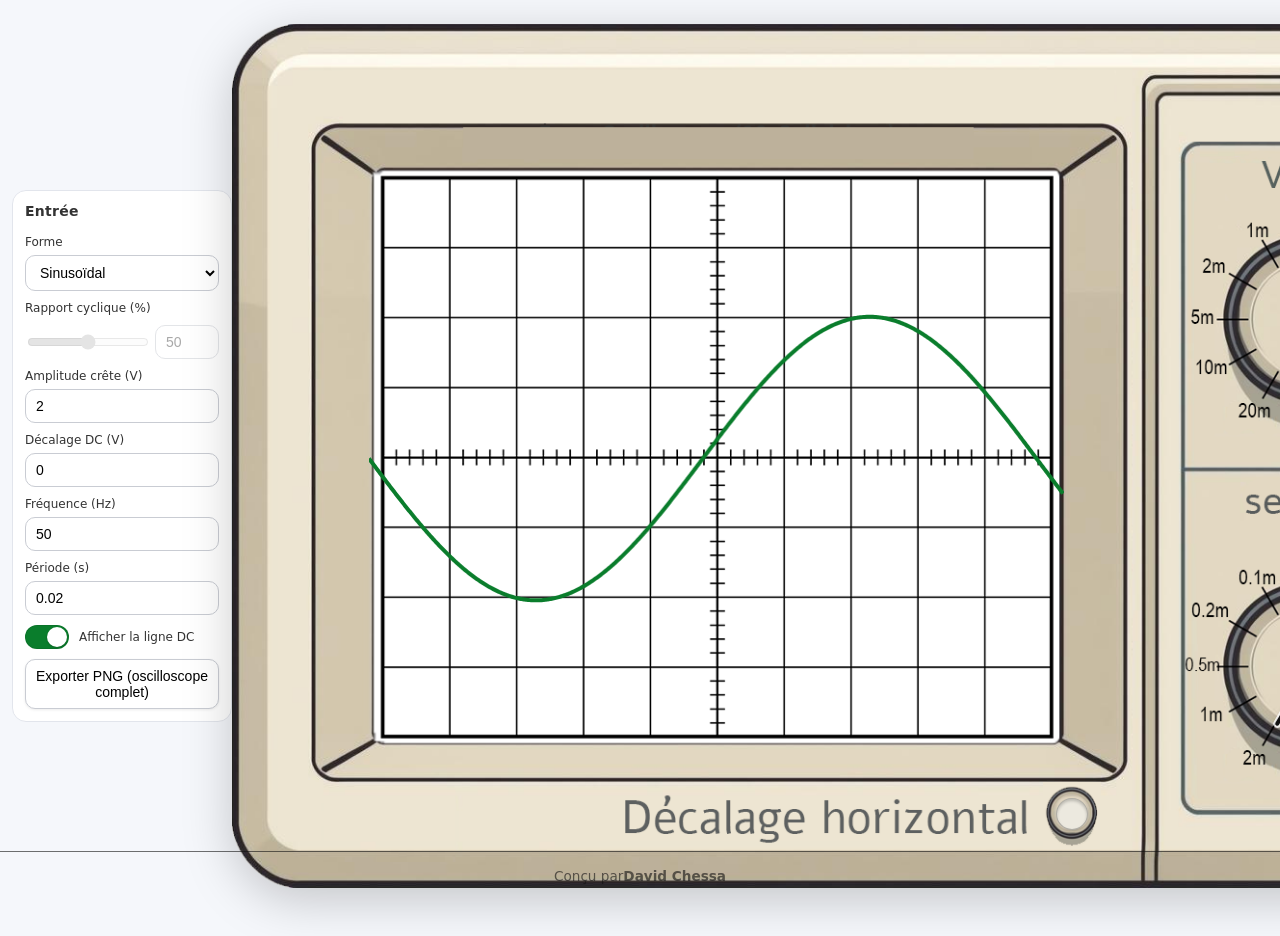
==== commit 2905d5a7: "Copyright bas" ====
--- a/index.html
+++ b/index.html
@@ -88,6 +88,11 @@
     </div>
 
     <script src="./script.js" defer></script>
+    <footer class="app-footer" aria-label="Crédit">
+        Conçu par <strong>David Chessa</strong>
+    </footer>
+
+
 </body>
 
 </html>
--- a/styles.css
+++ b/styles.css
@@ -305,4 +305,28 @@
         width: 200px;
         padding: 10px;
     }
-}+}
+
+/* ——— Footer crédit toujours visible ——— */
+:root { --footer-height: 36px; }
+
+/* réserve l’espace pour ne pas masquer le contenu */
+body { padding-bottom: var(--footer-height); }
+
+.app-footer{
+  position: fixed;
+  left: 0; right: 0; bottom: 0;
+  min-height: var(--footer-height);
+  display: flex; align-items: center; justify-content: center;
+  font-size: .85rem;
+  opacity: .6;
+  padding: 6px 10px;
+  border-top: 1px solid currentColor;
+  background: transparent;  /* discret */
+  pointer-events: none;      /* pas cliquable, enlève cette ligne si tu veux un lien */
+  z-index: 9999;
+}
+
+/* légère teinte si fenêtre très basse */
+@media (max-height: 520px){ .app-footer{ background: rgba(0,0,0,.04); } }
+@media (prefers-color-scheme: dark){ .app-footer{ background: rgba(255,255,255,.04); } }
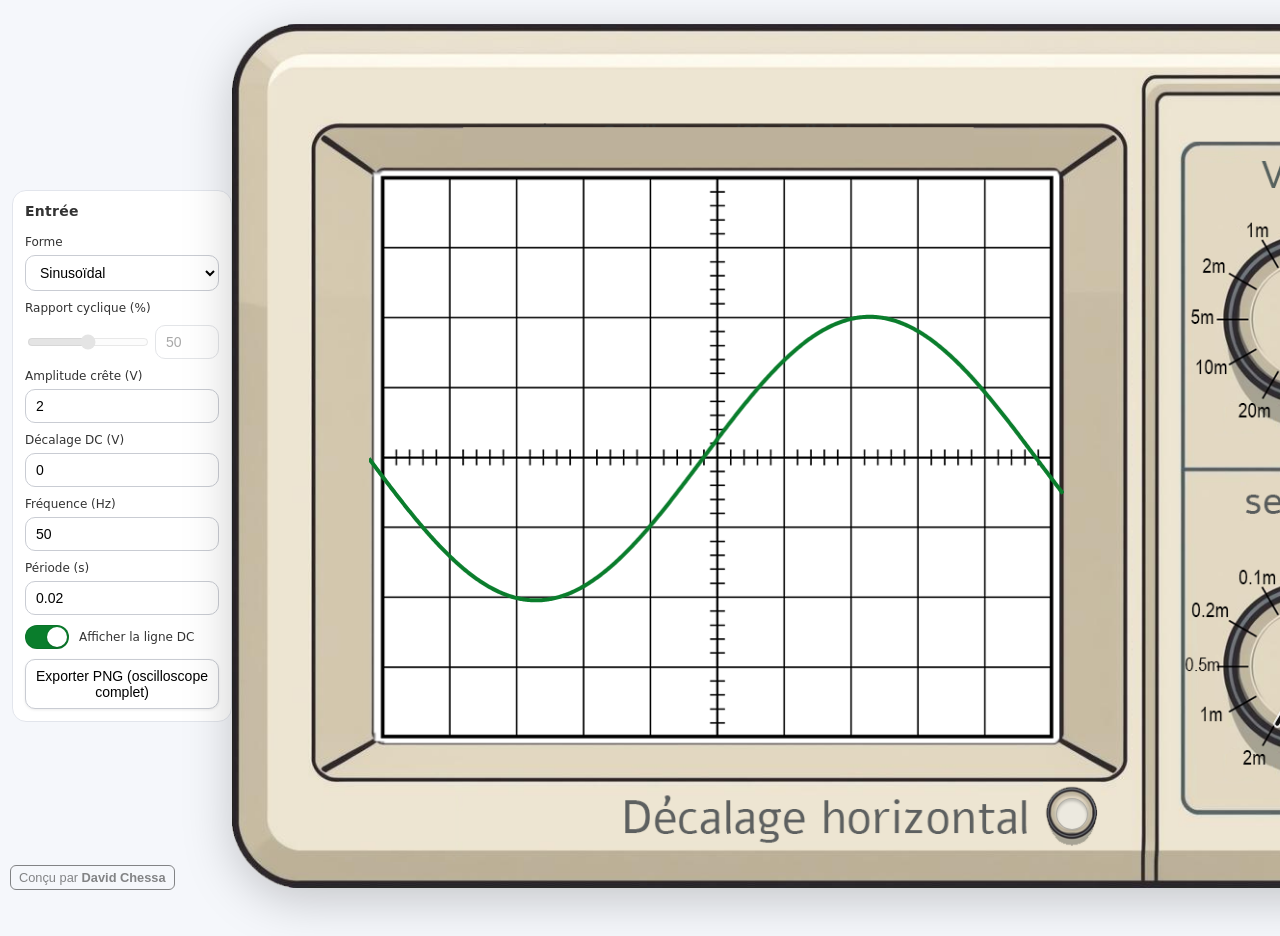
==== commit 4ead833f: "Copyright bouton" ====
--- a/index.html
+++ b/index.html
@@ -88,10 +88,9 @@
     </div>
 
     <script src="./script.js" defer></script>
-    <footer class="app-footer" aria-label="Crédit">
+    <button class="credit-btn" aria-label="Crédit">
         Conçu par <strong>David Chessa</strong>
-    </footer>
-
+    </button>
 
 </body>
 
--- a/styles.css
+++ b/styles.css
@@ -308,25 +308,67 @@
 }
 
 /* ——— Footer crédit toujours visible ——— */
-:root { --footer-height: 36px; }
+:root {
+    --footer-height: 36px;
+}
 
 /* réserve l’espace pour ne pas masquer le contenu */
-body { padding-bottom: var(--footer-height); }
-
-.app-footer{
-  position: fixed;
-  left: 0; right: 0; bottom: 0;
-  min-height: var(--footer-height);
-  display: flex; align-items: center; justify-content: center;
-  font-size: .85rem;
-  opacity: .6;
-  padding: 6px 10px;
-  border-top: 1px solid currentColor;
-  background: transparent;  /* discret */
-  pointer-events: none;      /* pas cliquable, enlève cette ligne si tu veux un lien */
-  z-index: 9999;
+body {
+    padding-bottom: var(--footer-height);
+}
+
+.app-footer {
+    position: fixed;
+    left: 0;
+    right: 0;
+    bottom: 0;
+    min-height: var(--footer-height);
+    display: flex;
+    align-items: center;
+    justify-content: center;
+    font-size: .85rem;
+    opacity: .6;
+    padding: 6px 10px;
+    border-top: 1px solid currentColor;
+    background: transparent;
+    /* discret */
+    pointer-events: none;
+    /* pas cliquable, enlève cette ligne si tu veux un lien */
+    z-index: 9999;
 }
 
 /* légère teinte si fenêtre très basse */
-@media (max-height: 520px){ .app-footer{ background: rgba(0,0,0,.04); } }
-@media (prefers-color-scheme: dark){ .app-footer{ background: rgba(255,255,255,.04); } }
+@media (max-height: 520px) {
+    .app-footer {
+        background: rgba(0, 0, 0, .04);
+    }
+}
+
+@media (prefers-color-scheme: dark) {
+    .app-footer {
+        background: rgba(255, 255, 255, .04);
+    }
+}
+
+.credit-btn {
+    position: fixed;
+    bottom: 10px;
+    left: 10px;
+    font-size: 0.8rem;
+    background: transparent;
+    color: currentColor;
+    border: 1px solid currentColor;
+    border-radius: 6px;
+    padding: 4px 8px;
+    opacity: 0.5;
+    cursor: default;
+    z-index: 9999;
+    transition: opacity 0.2s ease, background 0.2s ease;
+    /* désactive clic, supprime si tu veux cliquable */
+}
+
+.credit-btn:hover {
+    opacity: 1;
+    background: rgba(0, 0, 0, 0.05);
+    /* ou clair en mode sombre */
+}
